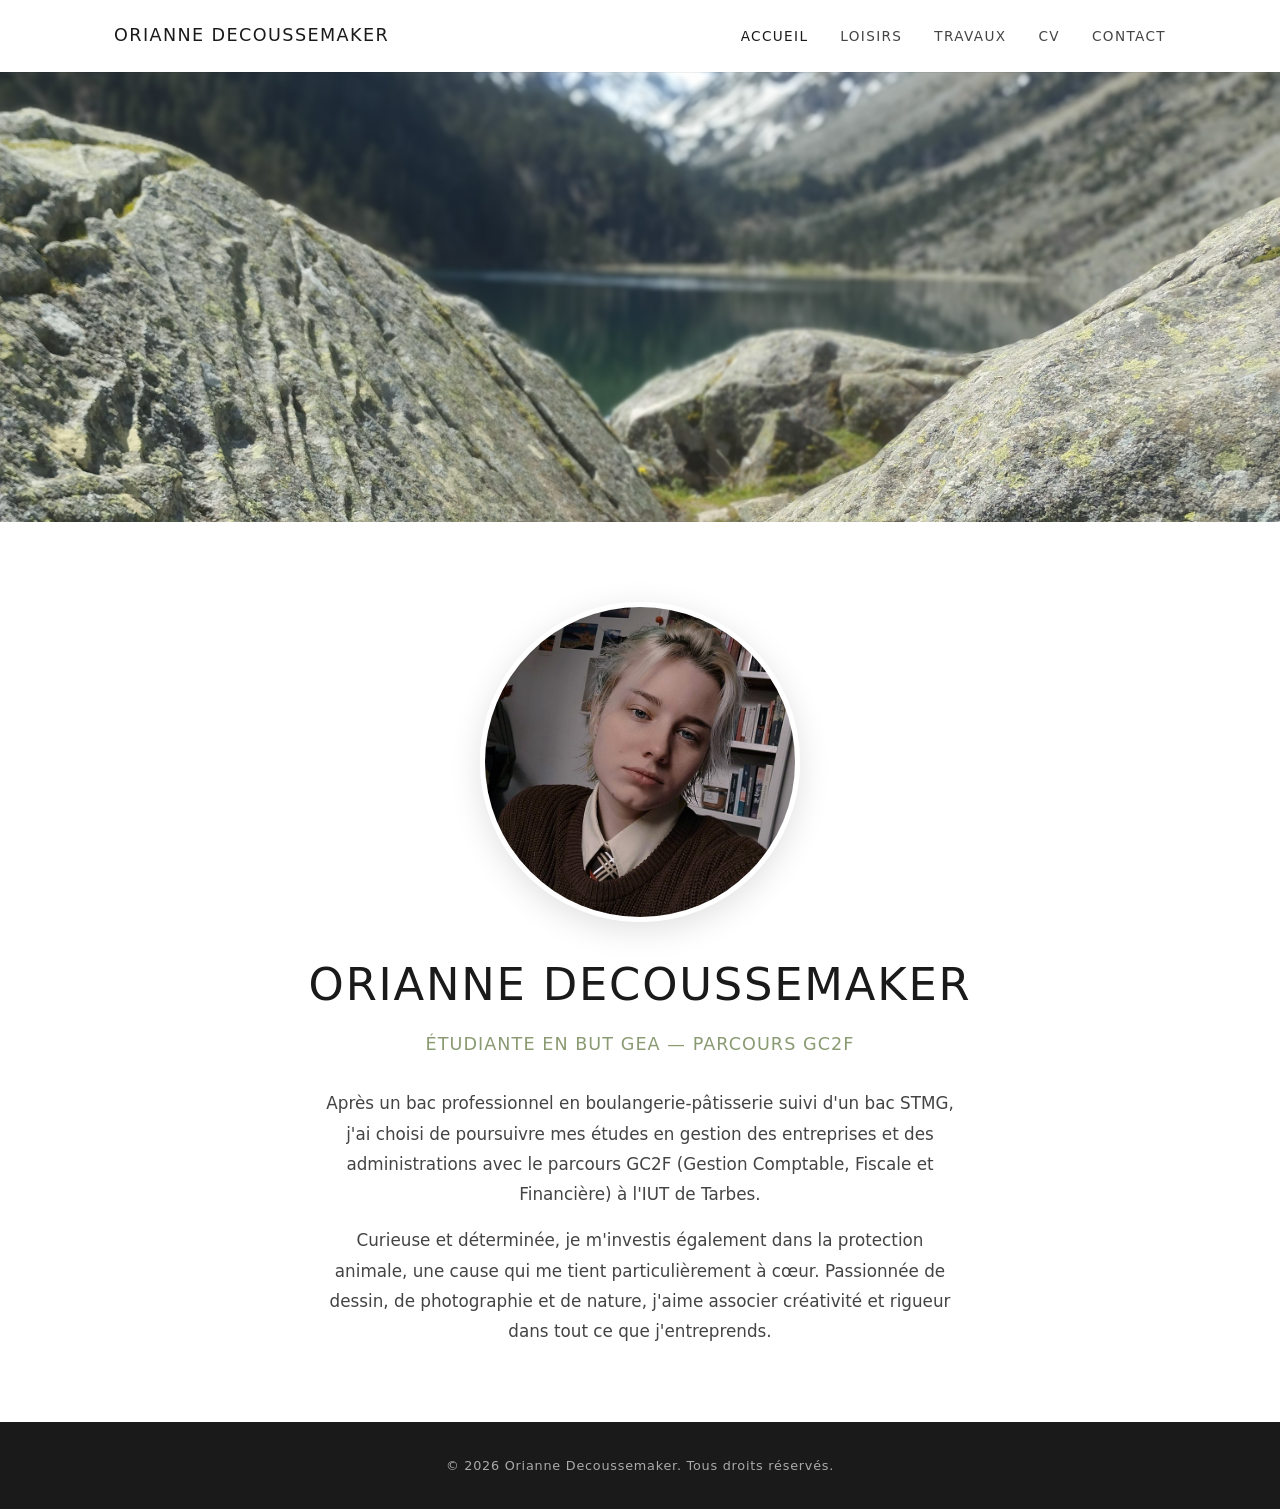
==== index.html @ 0654ddab "Initial commit — Portfolio Orianne Decoussemaker Site statique HTML/CSS/JS : accueil, loisirs, trava" ====
<!DOCTYPE html>
<html lang="fr">
<head>
  <meta charset="UTF-8">
  <meta name="viewport" content="width=device-width, initial-scale=1.0">
  <title>Orianne Decoussemaker — Portfolio</title>
  <link rel="stylesheet" href="css/style.css">
</head>
<body>

  <nav class="navbar">
    <div class="container">
      <a href="index.html" class="logo">Orianne Decoussemaker</a>
      <button class="menu-toggle" aria-label="Menu" aria-expanded="false">
        <span></span><span></span><span></span>
      </button>
      <ul class="nav-links">
        <li><a href="index.html">Accueil</a></li>
        <li><a href="loisirs.html">Loisirs</a></li>
        <li><a href="travaux.html">Travaux</a></li>
        <li><a href="cv.html">CV</a></li>
        <li><a href="contact.html">Contact</a></li>
      </ul>
    </div>
  </nav>

  <div class="hero-banner">
    <img src="assets/images/montagne.jpg" alt="" class="hero-banner-img">
  </div>

  <main class="container">
    <section class="hero">
      <img src="assets/images/profil.jpg" alt="Orianne Decoussemaker" class="hero-photo">
      <div class="hero-text">
        <h1>Orianne Decoussemaker</h1>
        <p class="subtitle">Étudiante en BUT GEA — Parcours GC2F</p>
        <p>
          Après un bac professionnel en boulangerie-pâtisserie suivi d'un bac STMG,
          j'ai choisi de poursuivre mes études en gestion des entreprises et des administrations
          avec le parcours GC2F (Gestion Comptable, Fiscale et Financière) à l'IUT de Tarbes.
        </p>
        <p>
          Curieuse et déterminée, je m'investis également dans la protection animale,
          une cause qui me tient particulièrement à cœur. Passionnée de dessin, de photographie
          et de nature, j'aime associer créativité et rigueur dans tout ce que j'entreprends.
        </p>
      </div>
    </section>
  </main>

  <footer class="footer">
    <p>&copy; 2026 Orianne Decoussemaker. Tous droits réservés.</p>
  </footer>

  <script src="js/main.js"></script>
</body>
</html>
---- css/style.css ----
/* ===== Reset & Base ===== */
*,
*::before,
*::after {
  margin: 0;
  padding: 0;
  box-sizing: border-box;
}

:root {
  --color-bg: #fff;
  --color-text: #444;
  --color-heading: #1a1a1a;
  --color-accent: #8a9a72;
  --color-accent-light: #f3f5ef;
  --color-border: #eee;
  --color-white: #fff;
  --color-footer-bg: #1a1a1a;
  --color-footer-text: #aaa;
  --font-body: "Segoe UI", system-ui, -apple-system, sans-serif;
  --max-width: 1100px;
  --nav-height: 72px;
}

html {
  scroll-behavior: smooth;
}

body {
  font-family: var(--font-body);
  color: var(--color-text);
  background: var(--color-bg);
  line-height: 1.8;
  font-size: 15px;
  min-height: 100vh;
  display: flex;
  flex-direction: column;
}

body > main {
  flex: 1;
}

img {
  max-width: 100%;
  height: auto;
  display: block;
}

a {
  color: var(--color-accent);
  text-decoration: none;
}

a:hover {
  text-decoration: underline;
}

h1, h2, h3 {
  color: var(--color-heading);
  line-height: 1.4;
}

/* ===== Navigation ===== */
.navbar {
  position: sticky;
  top: 0;
  z-index: 100;
  background: rgba(255, 255, 255, 0.97);
  backdrop-filter: blur(8px);
  border-bottom: none;
  height: var(--nav-height);
  box-shadow: 0 1px 0 rgba(0, 0, 0, 0.06);
}

.navbar .container {
  max-width: var(--max-width);
  margin: 0 auto;
  padding: 0 24px;
  display: flex;
  align-items: center;
  justify-content: space-between;
  height: 100%;
}

.navbar .logo {
  font-size: 1.1rem;
  font-weight: 400;
  letter-spacing: 0.08em;
  text-transform: uppercase;
  color: var(--color-heading);
}

.navbar .logo:hover {
  text-decoration: none;
}

.nav-links {
  display: flex;
  list-style: none;
  gap: 32px;
}

.nav-links a {
  color: var(--color-text);
  font-size: 0.85rem;
  font-weight: 400;
  letter-spacing: 0.1em;
  text-transform: uppercase;
  transition: color 0.3s;
}

.nav-links a:hover,
.nav-links a.active {
  color: var(--color-heading);
  text-decoration: none;
}

.menu-toggle {
  display: none;
  background: none;
  border: none;
  cursor: pointer;
  padding: 8px;
}

.menu-toggle span {
  display: block;
  width: 24px;
  height: 2px;
  background: var(--color-heading);
  margin: 6px 0;
  transition: transform 0.3s, opacity 0.3s;
}

/* ===== Main Content ===== */
.container {
  max-width: var(--max-width);
  margin: 0 auto;
  padding: 0 24px;
}

.page-section {
  padding: 80px 0;
}

.page-title {
  font-size: 2.2rem;
  font-weight: 300;
  letter-spacing: 0.06em;
  text-transform: uppercase;
  margin-bottom: 16px;
  text-align: center;
  color: var(--color-heading);
}

.page-intro {
  text-align: center;
  font-size: 1rem;
  color: #777;
  margin-bottom: 48px;
  font-weight: 400;
  letter-spacing: 0.03em;
}

/* ===== Hero Banner ===== */
.hero-banner {
  width: 100%;
  height: 50vh;
  min-height: 300px;
  max-height: 500px;
  overflow: hidden;
}

.hero-banner-img {
  width: 100%;
  height: 100%;
  object-fit: cover;
  object-position: center 40%;
}

/* ===== Accueil / Profil ===== */
.hero {
  display: flex;
  flex-direction: column;
  align-items: center;
  text-align: center;
  padding: 80px 0 60px;
  gap: 32px;
}

.hero-photo {
  width: 320px;
  height: 320px;
  border-radius: 50%;
  object-fit: cover;
  border: 5px solid var(--color-white);
  box-shadow: 0 8px 32px rgba(0, 0, 0, 0.12);
}

.hero-text h1 {
  font-size: 2.8rem;
  font-weight: 300;
  letter-spacing: 0.04em;
  text-transform: uppercase;
  margin-bottom: 12px;
}

.hero-text .subtitle {
  font-size: 1.1rem;
  color: var(--color-accent);
  margin-bottom: 28px;
  font-weight: 400;
  letter-spacing: 0.06em;
  text-transform: uppercase;
}

.hero-text p {
  max-width: 640px;
  margin: 0 auto 16px;
  font-size: 1.05rem;
  line-height: 1.8;
}

/* ===== Loisirs — Sections empilées ===== */
.loisir-section {
  display: grid;
  grid-template-columns: 1fr 1fr;
  gap: 48px;
  align-items: center;
  padding: 64px 0;
  border-bottom: 1px solid var(--color-border);
  opacity: 0;
  transform: translateY(20px);
  animation: fadeInUp 0.6s ease forwards;
}

.loisir-section:last-child {
  border-bottom: none;
}

.loisir-section:nth-child(2) { animation-delay: 0.1s; }
.loisir-section:nth-child(3) { animation-delay: 0.2s; }
.loisir-section:nth-child(4) { animation-delay: 0.3s; }

.loisir-section--reverse .loisir-content {
  order: 2;
}

.loisir-section--reverse .loisir-gallery-wrap {
  order: 1;
}

.loisir-content h3 {
  font-size: 1.6rem;
  font-weight: 300;
  letter-spacing: 0.04em;
  text-transform: uppercase;
  margin-bottom: 20px;
  color: var(--color-heading);
}

.loisir-content p {
  font-size: 1rem;
  line-height: 1.8;
  color: #555;
  margin-bottom: 12px;
}

/* ===== Gallery (Loisirs) ===== */
.gallery-main {
  width: 100%;
  aspect-ratio: 4 / 3;
  overflow: hidden;
  border-radius: 4px;
}

.gallery-main-img {
  width: 100%;
  height: 100%;
  object-fit: cover;
  transition: opacity 0.4s;
  cursor: pointer;
}

.gallery-thumbs {
  display: flex;
  gap: 8px;
  margin-top: 12px;
}

.gallery-thumb {
  width: 64px;
  height: 64px;
  object-fit: cover;
  border-radius: 4px;
  cursor: pointer;
  opacity: 0.5;
  transition: opacity 0.3s;
}

.gallery-thumb.active,
.gallery-thumb:hover {
  opacity: 1;
}

.gallery-counter {
  text-align: center;
  margin-top: 8px;
  font-size: 0.85rem;
  color: #999;
  letter-spacing: 0.1em;
}

/* ===== Travaux ===== */
.travaux-intro {
  text-align: center;
  max-width: 720px;
  margin: 0 auto 40px;
  font-size: 0.95rem;
  line-height: 1.8;
  color: #666;
}

.section-subtitle {
  font-size: 1.3rem;
  font-weight: 300;
  letter-spacing: 0.06em;
  text-transform: uppercase;
  margin-top: 64px;
  margin-bottom: 32px;
  padding-bottom: 12px;
  border-bottom: 1px solid #ddd;
  color: var(--color-heading);
}

.travaux-grid {
  display: grid;
  grid-template-columns: repeat(auto-fit, minmax(320px, 1fr));
  gap: 32px;
}

.travail-card {
  background: var(--color-white);
  border-radius: 4px;
  overflow: hidden;
  border: none;
  box-shadow: 0 2px 12px rgba(0, 0, 0, 0.06);
  transition: transform 0.3s, box-shadow 0.3s;
  opacity: 0;
  transform: translateY(20px);
  animation: fadeInUp 0.6s ease forwards;
}

.travail-card:hover {
  transform: translateY(-4px);
  box-shadow: 0 8px 32px rgba(0, 0, 0, 0.1);
}

.travail-card-img {
  width: 100%;
  height: 240px;
  object-fit: cover;
  transition: transform 0.4s;
  cursor: pointer;
}

.travail-card:hover .travail-card-img {
  transform: scale(1.03);
}

.travail-card-body {
  padding: 28px 24px;
}

.travail-card-body h3 {
  font-size: 1.15rem;
  font-weight: 600;
  margin-bottom: 12px;
  letter-spacing: 0.02em;
}

.travail-card-body p {
  font-size: 0.92rem;
  line-height: 1.7;
  color: #555;
}

.btn-small {
  display: inline-block;
  margin-top: 16px;
  padding: 10px 24px;
  background: transparent;
  color: var(--color-accent);
  border: 1.5px solid var(--color-accent);
  border-radius: 2px;
  font-size: 0.8rem;
  font-weight: 500;
  letter-spacing: 0.08em;
  text-transform: uppercase;
  transition: background 0.3s, color 0.3s;
}

.btn-small:hover {
  background: var(--color-accent);
  color: var(--color-white);
  text-decoration: none;
}

/* ===== Contact ===== */
.contact-section {
  text-align: center;
  max-width: 600px;
  margin: 0 auto;
}

.contact-section p {
  margin-bottom: 24px;
  font-size: 1.05rem;
}

.contact-email {
  display: inline-block;
  font-size: 1rem;
  font-weight: 500;
  color: var(--color-accent);
  padding: 14px 36px;
  border: 1.5px solid var(--color-accent);
  border-radius: 2px;
  letter-spacing: 0.04em;
  transition: background 0.3s, color 0.3s;
}

.contact-email:hover {
  background: var(--color-accent);
  color: var(--color-white);
  text-decoration: none;
}

/* ===== CV ===== */
.cv-section {
  text-align: center;
  max-width: 600px;
  margin: 0 auto;
}

.cv-section p {
  margin-bottom: 24px;
  font-size: 1.05rem;
}

.btn {
  display: inline-block;
  padding: 14px 36px;
  background: transparent;
  color: var(--color-accent);
  border: 1.5px solid var(--color-accent);
  border-radius: 2px;
  font-size: 0.85rem;
  font-weight: 500;
  letter-spacing: 0.08em;
  text-transform: uppercase;
  transition: background 0.3s, color 0.3s;
}

.btn:hover {
  background: var(--color-accent);
  color: var(--color-white);
  text-decoration: none;
}

/* ===== Lightbox ===== */
.lightbox {
  position: fixed;
  inset: 0;
  background: rgba(0, 0, 0, 0.85);
  display: flex;
  align-items: center;
  justify-content: center;
  z-index: 1000;
  cursor: zoom-out;
  animation: fadeIn 0.3s;
}

.lightbox img {
  max-width: 90vw;
  max-height: 90vh;
  object-fit: contain;
  border-radius: 4px;
}

/* ===== Footer ===== */
.footer {
  background: var(--color-footer-bg);
  color: var(--color-footer-text);
  text-align: center;
  padding: 32px 24px;
  font-size: 0.8rem;
  letter-spacing: 0.06em;
  margin-top: 0;
}

/* ===== Animations ===== */
@keyframes fadeInUp {
  to {
    opacity: 1;
    transform: translateY(0);
  }
}

@keyframes fadeIn {
  from { opacity: 0; }
  to { opacity: 1; }
}

/* ===== Responsive ===== */
@media (max-width: 768px) {
  .menu-toggle {
    display: block;
  }

  .nav-links {
    display: none;
    flex-direction: column;
    position: absolute;
    top: var(--nav-height);
    left: 0;
    right: 0;
    background: var(--color-white);
    border-bottom: 1px solid var(--color-border);
    padding: 16px 24px;
    gap: 16px;
  }

  .nav-links.open {
    display: flex;
  }

  .hero {
    padding: 48px 0 40px;
  }

  .hero-photo {
    width: 220px;
    height: 220px;
  }

  .hero-text h1 {
    font-size: 1.8rem;
  }

  .hero-banner {
    height: 35vh;
    min-height: 200px;
  }

  .page-title {
    font-size: 1.6rem;
  }

  .loisir-section {
    grid-template-columns: 1fr;
    gap: 24px;
    padding: 40px 0;
  }

  .loisir-section--reverse .loisir-content,
  .loisir-section--reverse .loisir-gallery-wrap {
    order: unset;
  }

  .travaux-grid {
    grid-template-columns: 1fr;
  }
}
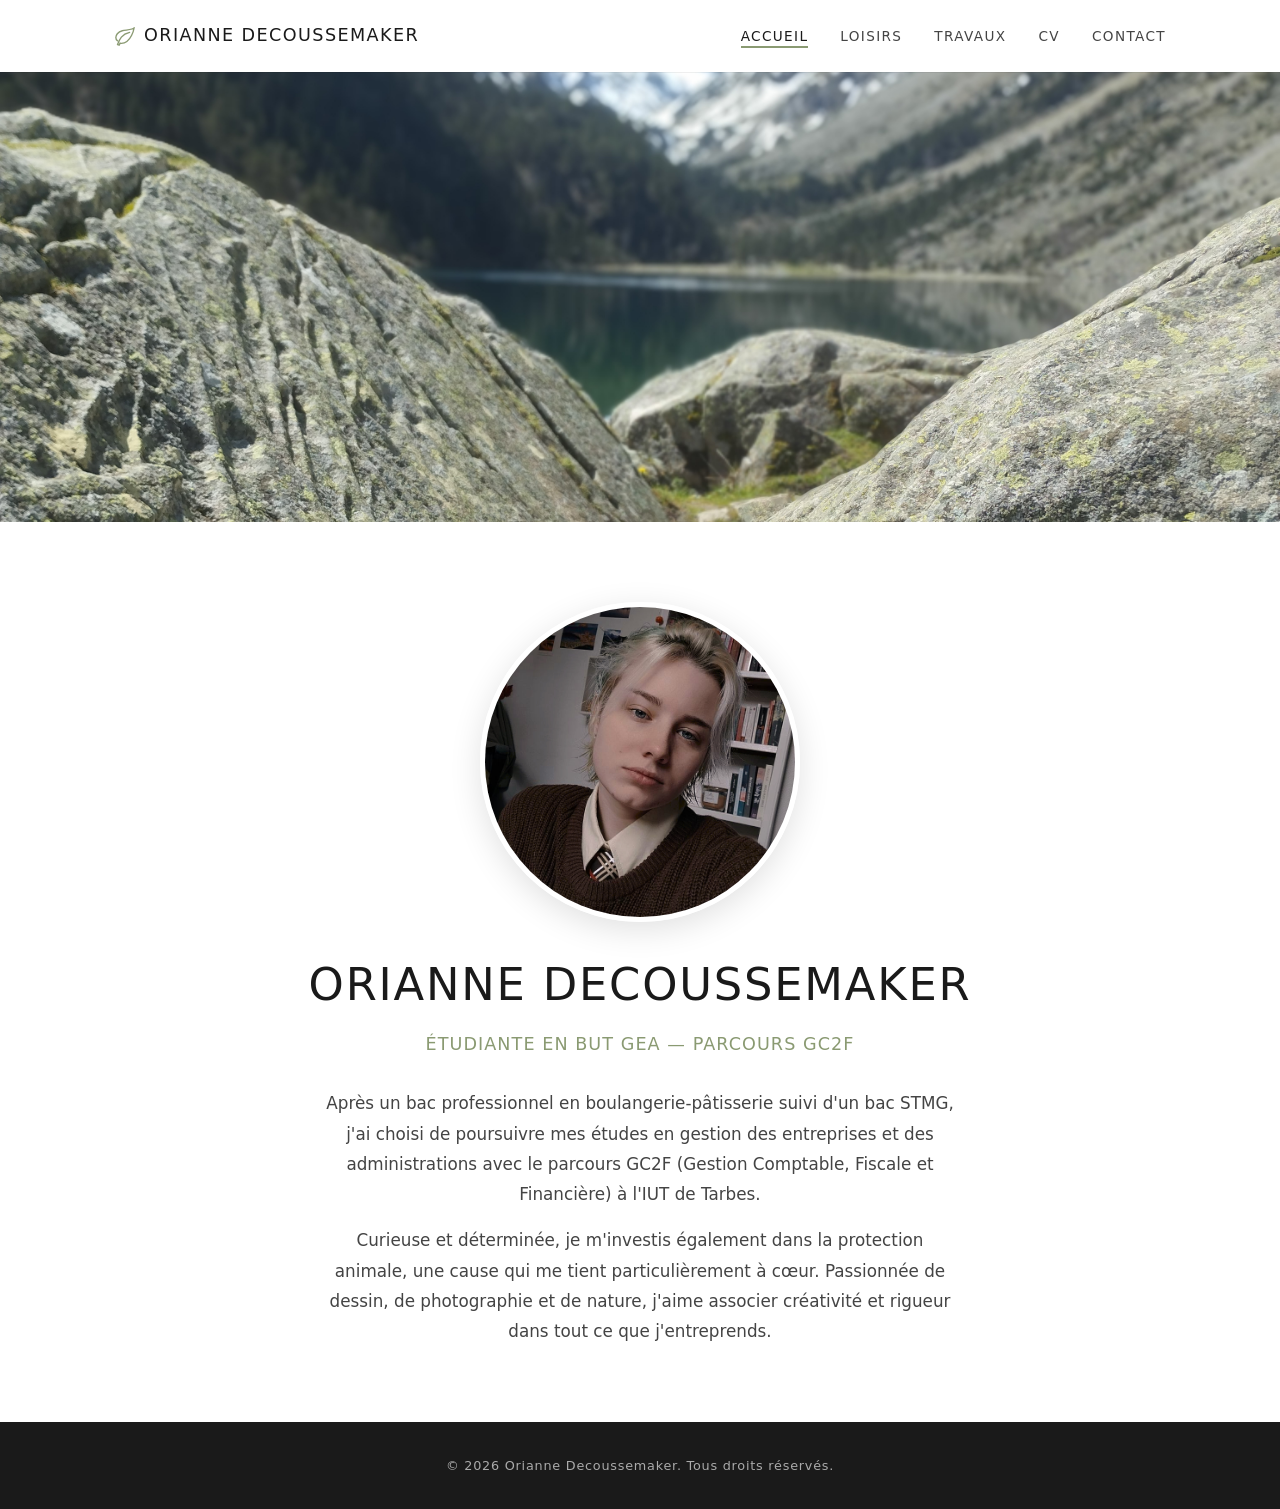
==== commit db1f3648: "Fix footer positioning, justify text, add nav hover bar and leaf icon - Sticky footer on short pages" ====
--- a/index.html
+++ b/index.html
@@ -10,7 +10,7 @@
 
   <nav class="navbar">
     <div class="container">
-      <a href="index.html" class="logo">Orianne Decoussemaker</a>
+      <a href="index.html" class="logo"><svg class="logo-leaf" viewBox="0 0 24 24" fill="none" xmlns="http://www.w3.org/2000/svg"><path d="M17 8C8 10 5.9 16.17 3.82 21.34l1.89.66.95-2.3c.48.17.98.3 1.34.3C19 20 22 3 22 3c-1 2-8 2.25-13 3.25S2 11.5 2 13.5s1.75 3.75 1.75 3.75" stroke="#8a9a72" stroke-width="1.5" stroke-linecap="round" stroke-linejoin="round"/></svg>Orianne Decoussemaker</a>
       <button class="menu-toggle" aria-label="Menu" aria-expanded="false">
         <span></span><span></span><span></span>
       </button>
--- a/css/style.css
+++ b/css/style.css
@@ -35,6 +35,7 @@
   min-height: 100vh;
   display: flex;
   flex-direction: column;
+  text-align: justify;
 }
 
 body > main {
@@ -89,10 +90,19 @@
   letter-spacing: 0.08em;
   text-transform: uppercase;
   color: var(--color-heading);
+  display: flex;
+  align-items: center;
+  gap: 8px;
 }
 
 .navbar .logo:hover {
   text-decoration: none;
+}
+
+.logo-leaf {
+  width: 22px;
+  height: 22px;
+  flex-shrink: 0;
 }
 
 .nav-links {
@@ -108,6 +118,24 @@
   letter-spacing: 0.1em;
   text-transform: uppercase;
   transition: color 0.3s;
+  position: relative;
+  padding-bottom: 4px;
+}
+
+.nav-links a::after {
+  content: "";
+  position: absolute;
+  left: 0;
+  bottom: 0;
+  width: 0;
+  height: 2px;
+  background: var(--color-accent);
+  transition: width 0.3s;
+}
+
+.nav-links a:hover::after,
+.nav-links a.active::after {
+  width: 100%;
 }
 
 .nav-links a:hover,
@@ -150,12 +178,12 @@
   letter-spacing: 0.06em;
   text-transform: uppercase;
   margin-bottom: 16px;
-  text-align: center;
+  text-align: center !important;
   color: var(--color-heading);
 }
 
 .page-intro {
-  text-align: center;
+  text-align: center !important;
   font-size: 1rem;
   color: #777;
   margin-bottom: 48px;
@@ -184,7 +212,7 @@
   display: flex;
   flex-direction: column;
   align-items: center;
-  text-align: center;
+  text-align: center !important;
   padding: 80px 0 60px;
   gap: 32px;
 }
@@ -305,7 +333,7 @@
 }
 
 .gallery-counter {
-  text-align: center;
+  text-align: center !important;
   margin-top: 8px;
   font-size: 0.85rem;
   color: #999;
@@ -314,7 +342,7 @@
 
 /* ===== Travaux ===== */
 .travaux-intro {
-  text-align: center;
+  text-align: center !important;
   max-width: 720px;
   margin: 0 auto 40px;
   font-size: 0.95rem;
@@ -409,7 +437,7 @@
 
 /* ===== Contact ===== */
 .contact-section {
-  text-align: center;
+  text-align: center !important;
   max-width: 600px;
   margin: 0 auto;
 }
@@ -439,7 +467,7 @@
 
 /* ===== CV ===== */
 .cv-section {
-  text-align: center;
+  text-align: center !important;
   max-width: 600px;
   margin: 0 auto;
 }
@@ -493,7 +521,7 @@
 .footer {
   background: var(--color-footer-bg);
   color: var(--color-footer-text);
-  text-align: center;
+  text-align: center !important;
   padding: 32px 24px;
   font-size: 0.8rem;
   letter-spacing: 0.06em;
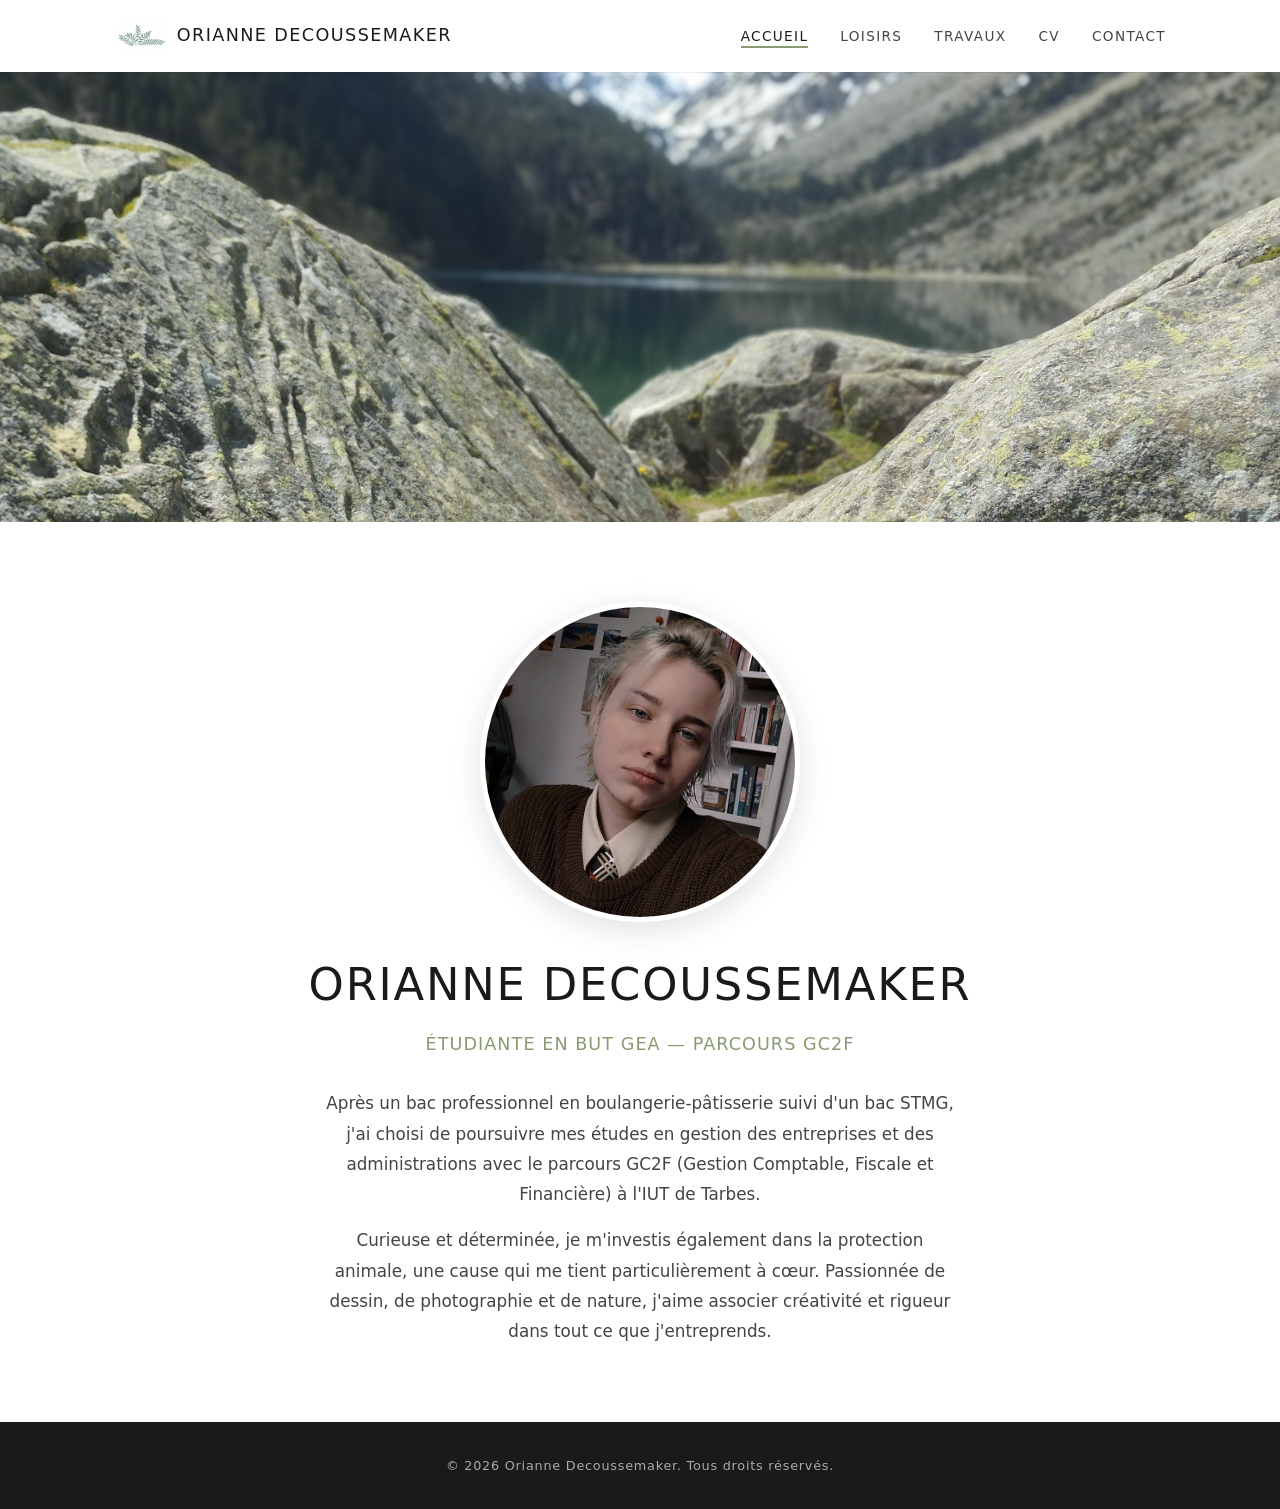
==== commit 8d056da0: "Replace SVG leaf with original feuille image in navbar Co-Authored-By: Claude Opus 4.6 <noreply@anth" ====
--- a/index.html
+++ b/index.html
@@ -10,7 +10,7 @@
 
   <nav class="navbar">
     <div class="container">
-      <a href="index.html" class="logo"><svg class="logo-leaf" viewBox="0 0 24 24" fill="none" xmlns="http://www.w3.org/2000/svg"><path d="M17 8C8 10 5.9 16.17 3.82 21.34l1.89.66.95-2.3c.48.17.98.3 1.34.3C19 20 22 3 22 3c-1 2-8 2.25-13 3.25S2 11.5 2 13.5s1.75 3.75 1.75 3.75" stroke="#8a9a72" stroke-width="1.5" stroke-linecap="round" stroke-linejoin="round"/></svg>Orianne Decoussemaker</a>
+      <a href="index.html" class="logo"><img src="assets/images/feuille.png" alt="" class="logo-leaf">Orianne Decoussemaker</a>
       <button class="menu-toggle" aria-label="Menu" aria-expanded="false">
         <span></span><span></span><span></span>
       </button>
--- a/css/style.css
+++ b/css/style.css
@@ -100,8 +100,8 @@
 }
 
 .logo-leaf {
-  width: 22px;
-  height: 22px;
+  height: 28px;
+  width: auto;
   flex-shrink: 0;
 }
 
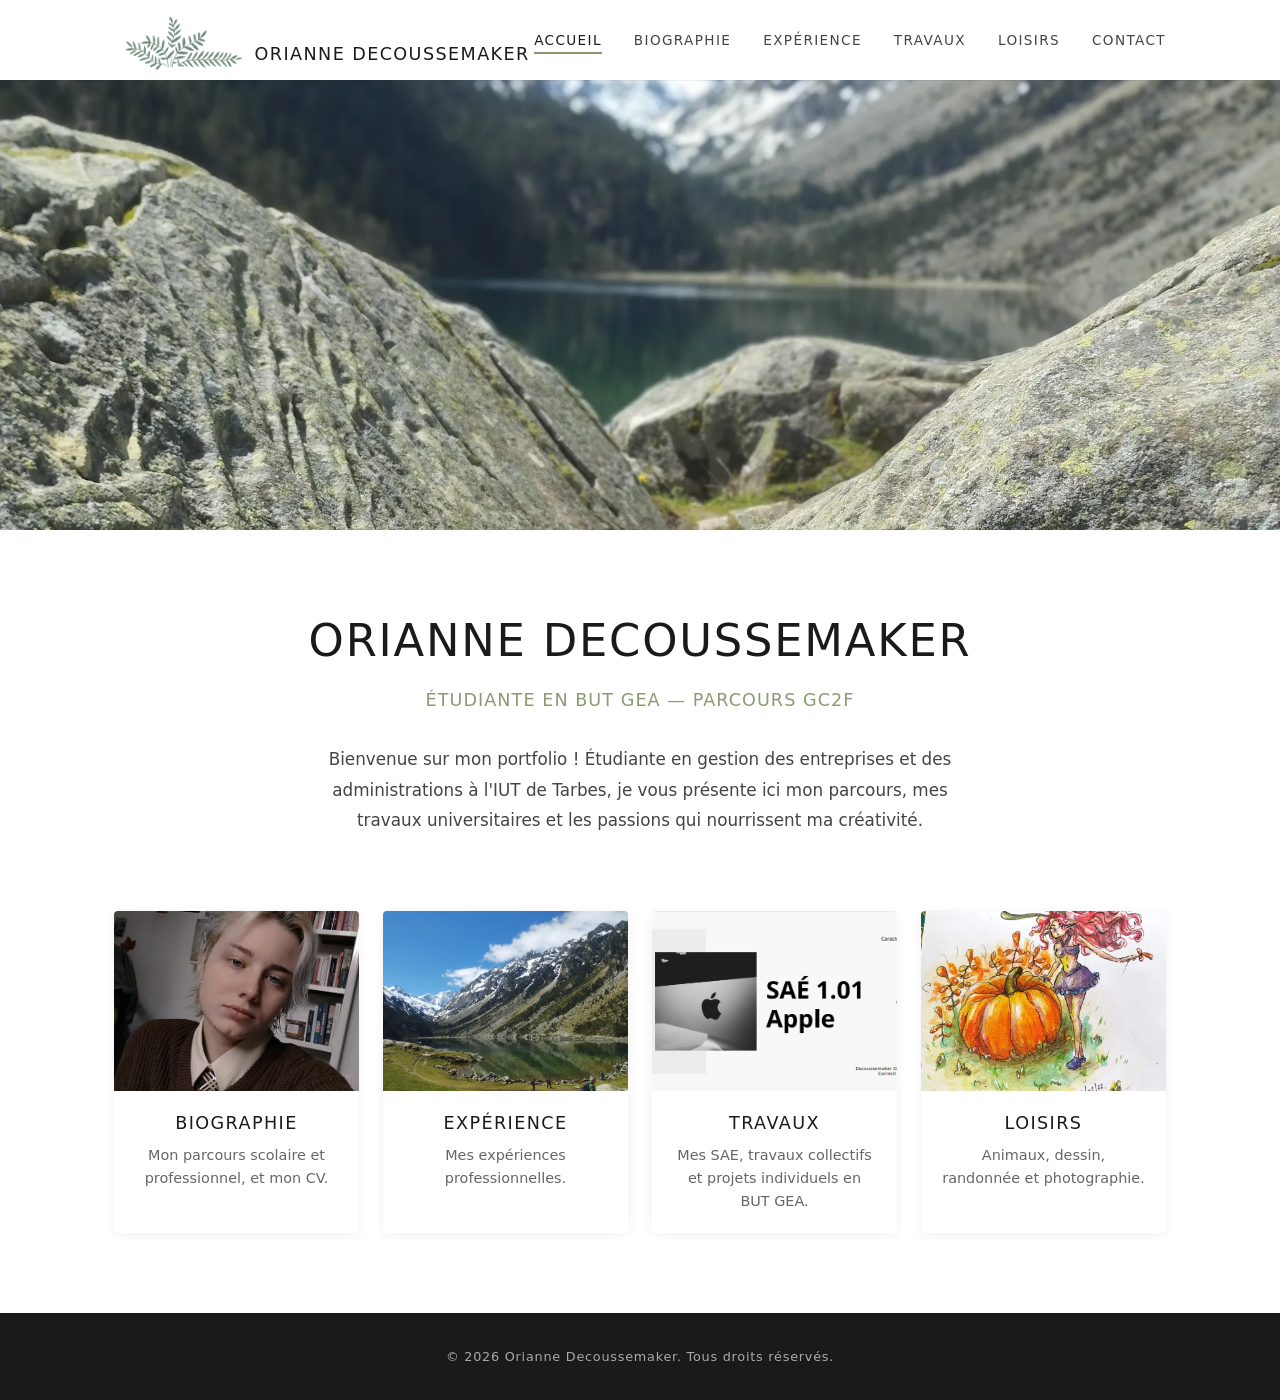
==== commit 06bbc0cc: "Restructuration du site, nouveaux textes Travaux et images optimisées - Navigation : Accueil, Biogra" ====
--- a/index.html
+++ b/index.html
@@ -4,47 +4,75 @@
   <meta charset="UTF-8">
   <meta name="viewport" content="width=device-width, initial-scale=1.0">
   <title>Orianne Decoussemaker — Portfolio</title>
+  <meta name="description" content="Portfolio d'Orianne Decoussemaker, étudiante en BUT GEA parcours GC2F à l'IUT de Tarbes.">
+  <link rel="icon" href="assets/images/feuille.webp" type="image/webp">
   <link rel="stylesheet" href="css/style.css">
 </head>
 <body>
 
   <nav class="navbar">
     <div class="container">
-      <a href="index.html" class="logo"><img src="assets/images/feuille.png" alt="" class="logo-leaf">Orianne Decoussemaker</a>
+      <a href="index.html" class="logo"><img src="assets/images/feuille.webp" alt="" class="logo-leaf">Orianne Decoussemaker</a>
       <button class="menu-toggle" aria-label="Menu" aria-expanded="false">
         <span></span><span></span><span></span>
       </button>
       <ul class="nav-links">
         <li><a href="index.html">Accueil</a></li>
+        <li><a href="biographie.html">Biographie</a></li>
+        <li><a href="experience.html">Expérience</a></li>
+        <li><a href="travaux.html">Travaux</a></li>
         <li><a href="loisirs.html">Loisirs</a></li>
-        <li><a href="travaux.html">Travaux</a></li>
-        <li><a href="cv.html">CV</a></li>
         <li><a href="contact.html">Contact</a></li>
       </ul>
     </div>
   </nav>
 
   <div class="hero-banner">
-    <img src="assets/images/montagne.jpg" alt="" class="hero-banner-img">
+    <img src="assets/images/montagne.webp" alt="" class="hero-banner-img">
   </div>
 
   <main class="container">
     <section class="hero">
-      <img src="assets/images/profil.jpg" alt="Orianne Decoussemaker" class="hero-photo">
       <div class="hero-text">
         <h1>Orianne Decoussemaker</h1>
         <p class="subtitle">Étudiante en BUT GEA — Parcours GC2F</p>
         <p>
-          Après un bac professionnel en boulangerie-pâtisserie suivi d'un bac STMG,
-          j'ai choisi de poursuivre mes études en gestion des entreprises et des administrations
-          avec le parcours GC2F (Gestion Comptable, Fiscale et Financière) à l'IUT de Tarbes.
-        </p>
-        <p>
-          Curieuse et déterminée, je m'investis également dans la protection animale,
-          une cause qui me tient particulièrement à cœur. Passionnée de dessin, de photographie
-          et de nature, j'aime associer créativité et rigueur dans tout ce que j'entreprends.
+          Bienvenue sur mon portfolio ! Étudiante en gestion des entreprises et des administrations
+          à l'IUT de Tarbes, je vous présente ici mon parcours, mes travaux universitaires
+          et les passions qui nourrissent ma créativité.
         </p>
       </div>
+    </section>
+
+    <section class="categories">
+      <a href="biographie.html" class="category-card">
+        <img src="assets/images/profil.webp" alt="" class="category-card-img" loading="lazy">
+        <div class="category-card-body">
+          <h2>Biographie</h2>
+          <p>Mon parcours scolaire et professionnel, et mon CV.</p>
+        </div>
+      </a>
+      <a href="experience.html" class="category-card">
+        <img src="assets/images/montagne2.webp" alt="" class="category-card-img" loading="lazy">
+        <div class="category-card-body">
+          <h2>Expérience</h2>
+          <p>Mes expériences professionnelles.</p>
+        </div>
+      </a>
+      <a href="travaux.html" class="category-card">
+        <img src="assets/images/sae101.webp" alt="" class="category-card-img" loading="lazy">
+        <div class="category-card-body">
+          <h2>Travaux</h2>
+          <p>Mes SAE, travaux collectifs et projets individuels en BUT GEA.</p>
+        </div>
+      </a>
+      <a href="loisirs.html" class="category-card">
+        <img src="assets/images/dessin-citrouille.webp" alt="" class="category-card-img" loading="lazy">
+        <div class="category-card-body">
+          <h2>Loisirs</h2>
+          <p>Animaux, dessin, randonnée et photographie.</p>
+        </div>
+      </a>
     </section>
   </main>
 
--- a/css/style.css
+++ b/css/style.css
@@ -19,7 +19,7 @@
   --color-footer-text: #aaa;
   --font-body: "Segoe UI", system-ui, -apple-system, sans-serif;
   --max-width: 1100px;
-  --nav-height: 72px;
+  --nav-height: 80px;
 }
 
 html {
@@ -40,6 +40,7 @@
 
 body > main {
   flex: 1;
+  width: 100%;
 }
 
 img {
@@ -90,9 +91,11 @@
   letter-spacing: 0.08em;
   text-transform: uppercase;
   color: var(--color-heading);
-  display: flex;
-  align-items: center;
-  gap: 8px;
+  white-space: nowrap;
+  display: flex;
+  align-items: flex-end;
+  gap: 0;
+  position: relative;
 }
 
 .navbar .logo:hover {
@@ -100,9 +103,11 @@
 }
 
 .logo-leaf {
-  height: 28px;
+  height: 70px;
   width: auto;
   flex-shrink: 0;
+  margin-right: 4px;
+  margin-bottom: -8px;
 }
 
 .nav-links {
@@ -126,7 +131,7 @@
   content: "";
   position: absolute;
   left: 0;
-  bottom: 0;
+  bottom: -2px;
   width: 0;
   height: 2px;
   background: var(--color-accent);
@@ -248,6 +253,81 @@
   margin: 0 auto 16px;
   font-size: 1.05rem;
   line-height: 1.8;
+}
+
+/* ===== Accueil — Catégories ===== */
+.categories {
+  display: grid;
+  grid-template-columns: repeat(auto-fit, minmax(220px, 1fr));
+  gap: 24px;
+  padding-bottom: 80px;
+}
+
+.category-card {
+  display: block;
+  background: var(--color-white);
+  border-radius: 4px;
+  overflow: hidden;
+  box-shadow: 0 2px 12px rgba(0, 0, 0, 0.06);
+  color: var(--color-text);
+  text-align: center;
+  transition: transform 0.3s, box-shadow 0.3s;
+  animation: fadeInUp 0.6s ease backwards;
+}
+
+.category-card:hover {
+  transform: translateY(-4px);
+  box-shadow: 0 8px 32px rgba(0, 0, 0, 0.1);
+  text-decoration: none;
+}
+
+.category-card-img {
+  width: 100%;
+  height: 180px;
+  object-fit: cover;
+}
+
+.category-card-body {
+  padding: 20px;
+}
+
+.category-card-body h2 {
+  font-size: 1.1rem;
+  font-weight: 400;
+  letter-spacing: 0.08em;
+  text-transform: uppercase;
+  margin-bottom: 8px;
+}
+
+.category-card-body p {
+  font-size: 0.9rem;
+  line-height: 1.6;
+  color: #666;
+}
+
+/* ===== Biographie ===== */
+.bio {
+  display: grid;
+  grid-template-columns: 280px 1fr;
+  gap: 48px;
+  align-items: start;
+  max-width: 900px;
+  margin: 32px auto 0;
+}
+
+.bio-photo {
+  width: 100%;
+  border-radius: 4px;
+  box-shadow: 0 8px 32px rgba(0, 0, 0, 0.12);
+}
+
+.bio-text p {
+  font-size: 1.05rem;
+  margin-bottom: 16px;
+}
+
+.bio-text .btn {
+  margin-top: 16px;
 }
 
 /* ===== Loisirs — Sections empilées ===== */
@@ -258,9 +338,7 @@
   align-items: center;
   padding: 64px 0;
   border-bottom: 1px solid var(--color-border);
-  opacity: 0;
-  transform: translateY(20px);
-  animation: fadeInUp 0.6s ease forwards;
+  animation: fadeInUp 0.6s ease backwards;
 }
 
 .loisir-section:last-child {
@@ -293,6 +371,95 @@
   line-height: 1.8;
   color: #555;
   margin-bottom: 12px;
+}
+
+/* ===== Auto Carousel (sous titre Loisirs) ===== */
+.auto-carousel {
+  width: 100%;
+  max-width: 600px;
+  margin: 0 auto 48px;
+  overflow: hidden;
+  border-radius: 6px;
+  position: relative;
+}
+
+.auto-carousel-track {
+  display: flex;
+  transition: transform 0.8s ease;
+}
+
+.auto-carousel-img {
+  width: 100%;
+  height: 350px;
+  object-fit: cover;
+  flex-shrink: 0;
+}
+
+.carousel-arrow {
+  position: absolute;
+  top: 50%;
+  transform: translateY(-50%);
+  z-index: 10;
+  background: rgba(255, 255, 255, 0.75);
+  border: none;
+  width: 40px;
+  height: 40px;
+  border-radius: 50%;
+  font-size: 1.2rem;
+  color: var(--color-heading);
+  cursor: pointer;
+  transition: background 0.3s;
+  display: flex;
+  align-items: center;
+  justify-content: center;
+}
+
+.carousel-arrow:hover {
+  background: rgba(255, 255, 255, 0.95);
+}
+
+.carousel-arrow--left {
+  left: 12px;
+}
+
+.carousel-arrow--right {
+  right: 12px;
+}
+
+/* ===== Mini-galerie inclinée ===== */
+.tilted-gallery {
+  display: flex;
+  flex-wrap: wrap;
+  justify-content: center;
+  gap: 16px;
+  padding: 64px 0 32px;
+  border-top: 1px solid var(--color-border);
+  margin-top: 48px;
+}
+
+.tilted-gallery img {
+  width: 120px;
+  height: 90px;
+  object-fit: cover;
+  border-radius: 4px;
+  box-shadow: 0 3px 12px rgba(0, 0, 0, 0.12);
+  transition: transform 0.3s;
+}
+
+.tilted-gallery img:nth-child(odd) {
+  transform: rotate(-3deg);
+}
+
+.tilted-gallery img:nth-child(even) {
+  transform: rotate(3deg);
+}
+
+.tilted-gallery img:nth-child(3n) {
+  transform: rotate(-5deg);
+}
+
+.tilted-gallery img:nth-child(4n) {
+  transform: rotate(4deg);
 }
 
 /* ===== Gallery (Loisirs) ===== */
@@ -364,7 +531,7 @@
 
 .travaux-grid {
   display: grid;
-  grid-template-columns: repeat(auto-fit, minmax(320px, 1fr));
+  grid-template-columns: repeat(auto-fit, minmax(min(100%, 440px), 1fr));
   gap: 32px;
 }
 
@@ -375,9 +542,7 @@
   border: none;
   box-shadow: 0 2px 12px rgba(0, 0, 0, 0.06);
   transition: transform 0.3s, box-shadow 0.3s;
-  opacity: 0;
-  transform: translateY(20px);
-  animation: fadeInUp 0.6s ease forwards;
+  animation: fadeInUp 0.6s ease backwards;
 }
 
 .travail-card:hover {
@@ -399,6 +564,7 @@
 
 .travail-card-body {
   padding: 28px 24px;
+  text-align: left;
 }
 
 .travail-card-body h3 {
@@ -412,6 +578,22 @@
   font-size: 0.92rem;
   line-height: 1.7;
   color: #555;
+  margin-bottom: 12px;
+}
+
+.travail-card-body .travail-card-meta {
+  font-size: 0.8rem;
+  letter-spacing: 0.06em;
+  text-transform: uppercase;
+  color: var(--color-accent);
+  margin-top: -6px;
+}
+
+.travail-card-body .travail-recul {
+  background: var(--color-accent-light);
+  border-left: 3px solid var(--color-accent);
+  padding: 12px 16px;
+  font-style: italic;
 }
 
 .btn-small {
@@ -465,18 +647,7 @@
   text-decoration: none;
 }
 
-/* ===== CV ===== */
-.cv-section {
-  text-align: center !important;
-  max-width: 600px;
-  margin: 0 auto;
-}
-
-.cv-section p {
-  margin-bottom: 24px;
-  font-size: 1.05rem;
-}
-
+/* ===== Boutons ===== */
 .btn {
   display: inline-block;
   padding: 14px 36px;
@@ -530,9 +701,9 @@
 
 /* ===== Animations ===== */
 @keyframes fadeInUp {
-  to {
-    opacity: 1;
-    transform: translateY(0);
+  from {
+    opacity: 0;
+    transform: translateY(20px);
   }
 }
 
@@ -542,7 +713,7 @@
 }
 
 /* ===== Responsive ===== */
-@media (max-width: 768px) {
+@media (max-width: 1080px) {
   .menu-toggle {
     display: block;
   }
@@ -563,6 +734,19 @@
   .nav-links.open {
     display: flex;
   }
+}
+
+@media (max-width: 768px) {
+  .navbar .logo {
+    white-space: normal;
+    font-size: 0.95rem;
+    padding-right: 8px;
+  }
+
+  .logo-leaf {
+    height: 52px;
+    margin-bottom: -4px;
+  }
 
   .hero {
     padding: 48px 0 40px;
@@ -584,6 +768,16 @@
 
   .page-title {
     font-size: 1.6rem;
+  }
+
+  .bio {
+    grid-template-columns: 1fr;
+    gap: 32px;
+  }
+
+  .bio-photo {
+    max-width: 280px;
+    margin: 0 auto;
   }
 
   .loisir-section {
@@ -600,4 +794,31 @@
   .travaux-grid {
     grid-template-columns: 1fr;
   }
-}
+
+  .auto-carousel-img {
+    height: 220px;
+  }
+
+  .carousel-arrow {
+    width: 32px;
+    height: 32px;
+    font-size: 1rem;
+  }
+
+  .carousel-arrow--left {
+    left: 6px;
+  }
+
+  .carousel-arrow--right {
+    right: 6px;
+  }
+
+  .tilted-gallery img {
+    width: 90px;
+    height: 68px;
+  }
+
+  .tilted-gallery {
+    gap: 10px;
+  }
+}
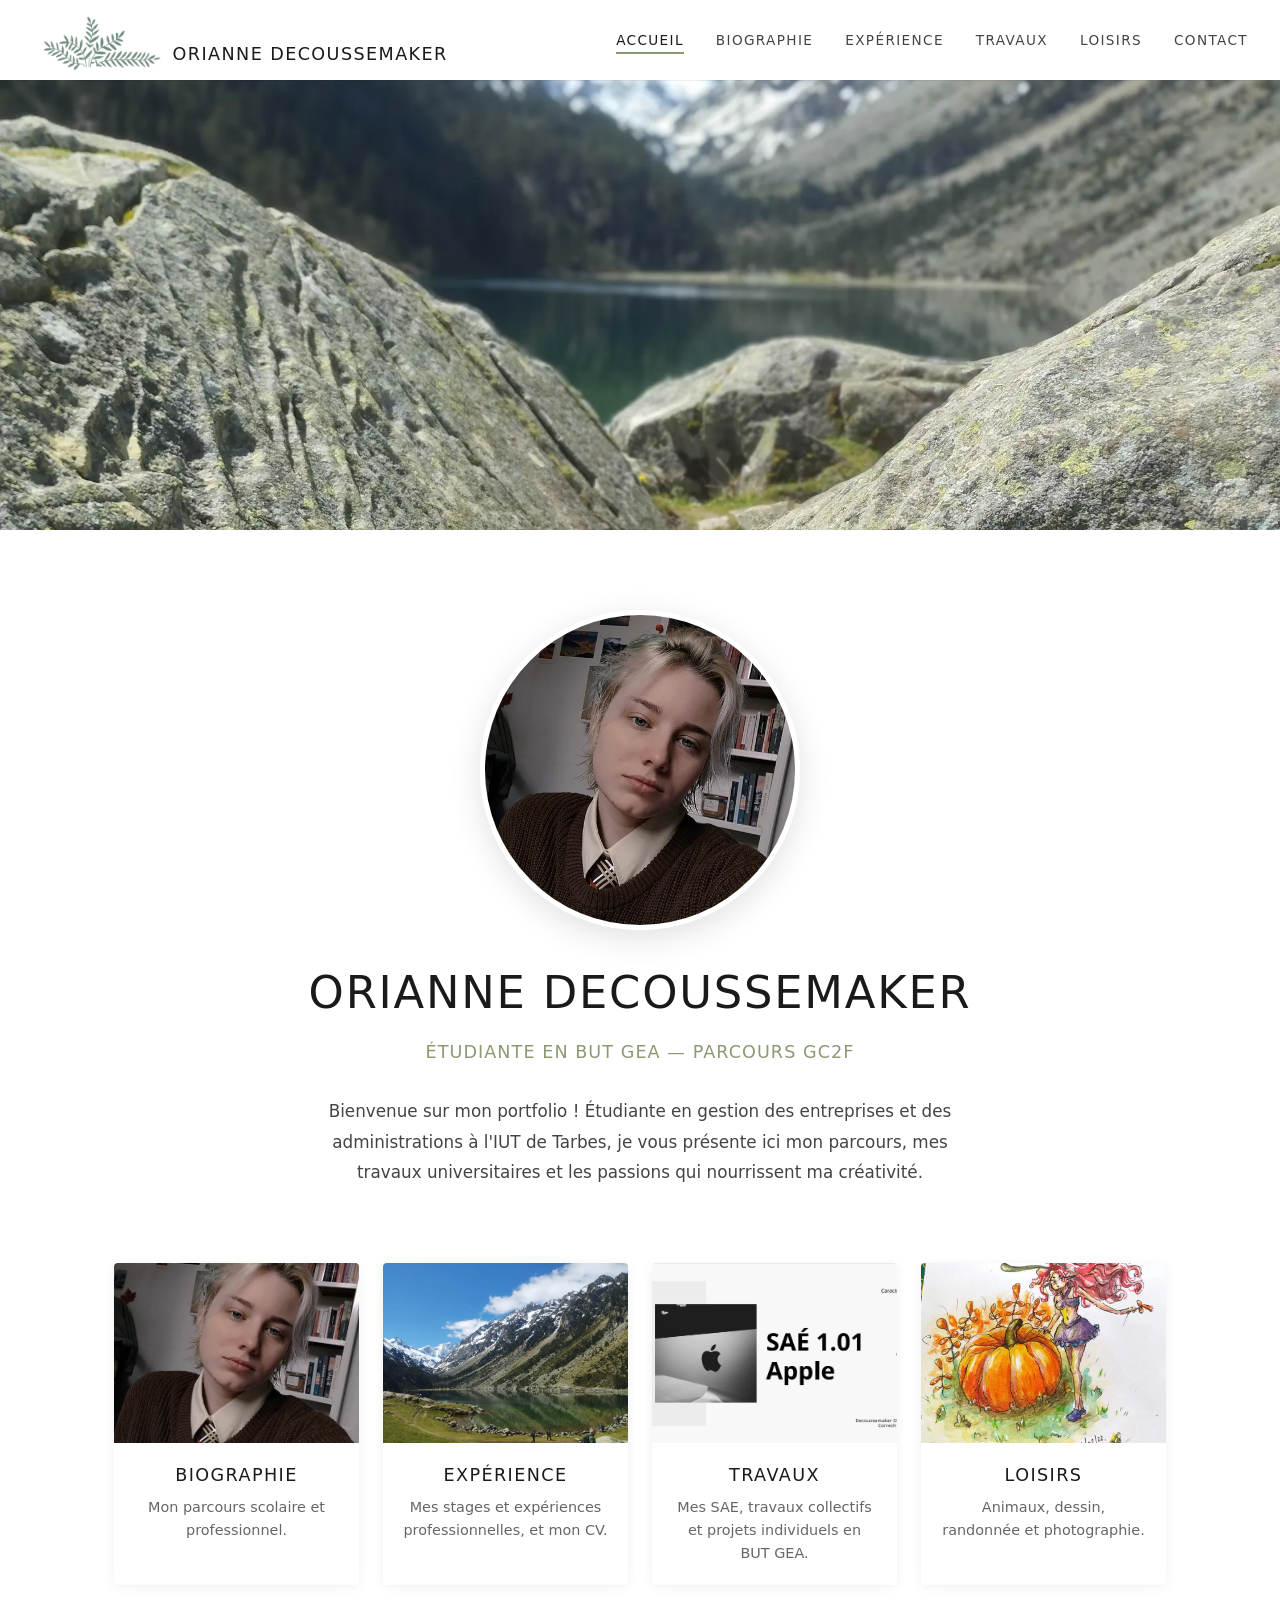
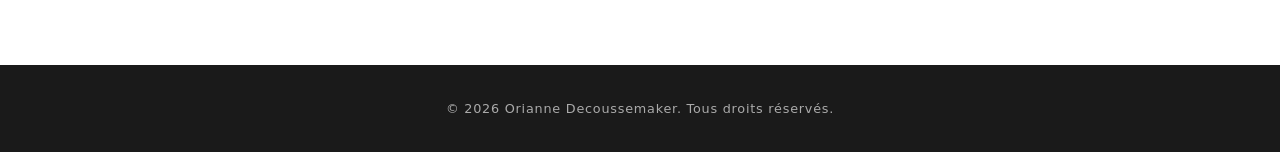
==== commit b42bc2d3: "Ajustements : CV dans Expérience, photo ronde à l'accueil, cadrages, menu - CV : bouton retiré de Bi" ====
--- a/index.html
+++ b/index.html
@@ -33,6 +33,7 @@
 
   <main class="container">
     <section class="hero">
+      <img src="assets/images/profil.webp" alt="Orianne Decoussemaker" class="hero-photo">
       <div class="hero-text">
         <h1>Orianne Decoussemaker</h1>
         <p class="subtitle">Étudiante en BUT GEA — Parcours GC2F</p>
@@ -49,14 +50,14 @@
         <img src="assets/images/profil.webp" alt="" class="category-card-img" loading="lazy">
         <div class="category-card-body">
           <h2>Biographie</h2>
-          <p>Mon parcours scolaire et professionnel, et mon CV.</p>
+          <p>Mon parcours scolaire et professionnel.</p>
         </div>
       </a>
       <a href="experience.html" class="category-card">
         <img src="assets/images/montagne2.webp" alt="" class="category-card-img" loading="lazy">
         <div class="category-card-body">
           <h2>Expérience</h2>
-          <p>Mes expériences professionnelles.</p>
+          <p>Mes stages et expériences professionnelles, et mon CV.</p>
         </div>
       </a>
       <a href="travaux.html" class="category-card">
--- a/css/style.css
+++ b/css/style.css
@@ -76,12 +76,13 @@
 }
 
 .navbar .container {
-  max-width: var(--max-width);
+  max-width: 1400px;
   margin: 0 auto;
-  padding: 0 24px;
+  padding: 0 32px;
   display: flex;
   align-items: center;
   justify-content: space-between;
+  gap: 48px;
   height: 100%;
 }
 
@@ -92,6 +93,7 @@
   text-transform: uppercase;
   color: var(--color-heading);
   white-space: nowrap;
+  flex-shrink: 0;
   display: flex;
   align-items: flex-end;
   gap: 0;
@@ -326,8 +328,61 @@
   margin-bottom: 16px;
 }
 
-.bio-text .btn {
+.cv-download {
+  text-align: center;
   margin-top: 16px;
+}
+
+/* ===== Expérience ===== */
+.timeline {
+  max-width: 760px;
+  margin: 0 auto;
+  border-left: 2px solid var(--color-accent);
+  padding-left: 32px;
+  text-align: left;
+}
+
+.timeline-item {
+  position: relative;
+  padding-bottom: 40px;
+  animation: fadeInUp 0.6s ease backwards;
+}
+
+.timeline-item::before {
+  content: "";
+  position: absolute;
+  left: -40px;
+  top: 6px;
+  width: 14px;
+  height: 14px;
+  border-radius: 50%;
+  background: var(--color-white);
+  border: 2px solid var(--color-accent);
+}
+
+.timeline-date {
+  font-size: 0.8rem;
+  letter-spacing: 0.06em;
+  text-transform: uppercase;
+  color: var(--color-accent);
+}
+
+.timeline-item h2 {
+  font-size: 1.15rem;
+  font-weight: 600;
+  margin: 4px 0;
+}
+
+.timeline-place {
+  font-size: 0.92rem;
+  color: #777;
+  margin-bottom: 8px;
+}
+
+.timeline-item ul {
+  padding-left: 20px;
+  font-size: 0.95rem;
+  color: #555;
 }
 
 /* ===== Loisirs — Sections empilées ===== */
@@ -364,6 +419,14 @@
   text-transform: uppercase;
   margin-bottom: 20px;
   color: var(--color-heading);
+}
+
+.loisir-icon {
+  display: inline-block;
+  height: 1.4em;
+  width: auto;
+  vertical-align: middle;
+  margin-left: 8px;
 }
 
 .loisir-content p {
@@ -478,8 +541,18 @@
   cursor: pointer;
 }
 
+.gallery-main--contain {
+  background: var(--color-accent-light);
+}
+
+.gallery-main--contain .gallery-main-img {
+  object-fit: contain;
+  object-position: center !important;
+}
+
 .gallery-thumbs {
   display: flex;
+  flex-wrap: wrap;
   gap: 8px;
   margin-top: 12px;
 }
@@ -531,7 +604,7 @@
 
 .travaux-grid {
   display: grid;
-  grid-template-columns: repeat(auto-fit, minmax(min(100%, 440px), 1fr));
+  grid-template-columns: repeat(auto-fill, minmax(min(100%, 440px), 1fr));
   gap: 32px;
 }
 
@@ -556,6 +629,11 @@
   object-fit: cover;
   transition: transform 0.4s;
   cursor: pointer;
+}
+
+.travail-card-img--contain {
+  object-fit: contain;
+  background: var(--color-white);
 }
 
 .travail-card:hover .travail-card-img {
@@ -713,7 +791,7 @@
 }
 
 /* ===== Responsive ===== */
-@media (max-width: 1080px) {
+@media (max-width: 1180px) {
   .menu-toggle {
     display: block;
   }
@@ -737,8 +815,14 @@
 }
 
 @media (max-width: 768px) {
+  .navbar .container {
+    padding: 0 24px;
+    gap: 16px;
+  }
+
   .navbar .logo {
     white-space: normal;
+    flex-shrink: 1;
     font-size: 0.95rem;
     padding-right: 8px;
   }
